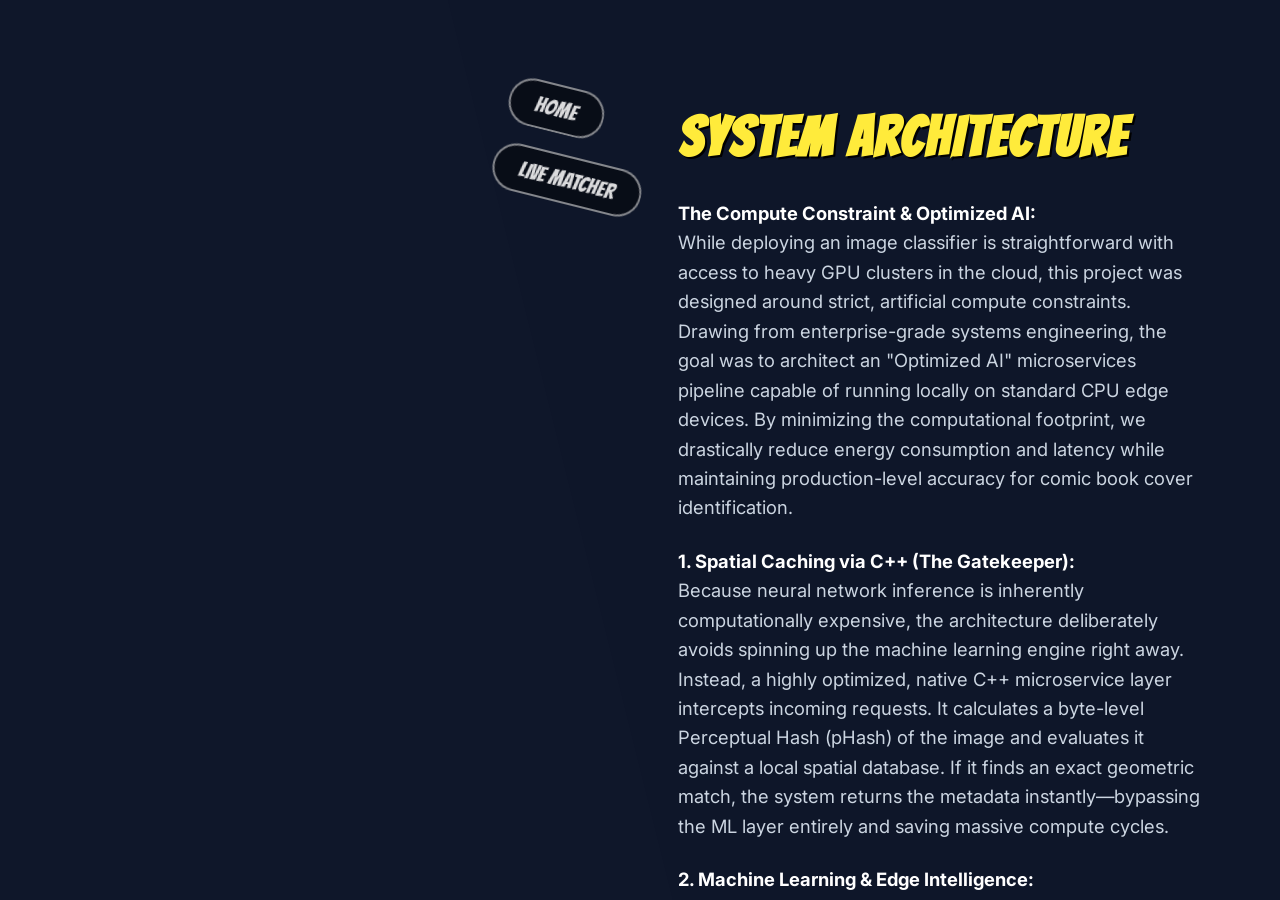
==== frontend/about.html @ 001aec11 "More tweaks to about.html" ====
<!DOCTYPE html>
<html lang="en">
<head>
  <meta charset="UTF-8" />
  <meta name="viewport" content="width=device-width, initial-scale=1.0">
  <title>OpticHash | Architecture</title>
  <link rel="icon" href="data:image/svg+xml,<svg xmlns=%22http://www.w3.org/2000/svg%22 viewBox=%220 0 100 100%22><text y=%22.9em%22 font-size=%2245%22>🦹</text></svg>">
  <link rel="stylesheet" href="assets/css/styles.css">
</head>
<body>
  <div class="subpage-bg"></div>

  <nav class="nav-angled nav-right">
    <a href="index.html">Home</a>
    <a href="recommender.html">Live Matcher</a>
  </nav>

  <div class="shader-panel panel-right">
    <div class="content-area">
      <h1>SYSTEM ARCHITECTURE</h1>
      
      <p class="architectural-detail" style="margin-top: 2rem;">
        <strong>The Compute Constraint & Optimized AI:</strong><br>
        While deploying an image classifier is straightforward with access to heavy GPU clusters in the cloud, this project was designed around strict, artificial compute constraints. Drawing from enterprise-grade systems engineering, the goal was to architect an "Optimized AI" microservices pipeline capable of running locally on standard CPU edge devices. By minimizing the computational footprint, we drastically reduce energy consumption and latency while maintaining production-level accuracy for comic book cover identification.
      </p>

      <p class="architectural-detail" style="margin-top: 1.5rem;">
        <strong>1. Spatial Caching via C++ (The Gatekeeper):</strong><br>
        Because neural network inference is inherently computationally expensive, the architecture deliberately avoids spinning up the machine learning engine right away. Instead, a highly optimized, native C++ microservice layer intercepts incoming requests. It calculates a byte-level Perceptual Hash (pHash) of the image and evaluates it against a local spatial database. If it finds an exact geometric match, the system returns the metadata instantly—bypassing the ML layer entirely and saving massive compute cycles.
      </p>

      <p class="architectural-detail" style="margin-top: 1.5rem;">
        <strong>2. Machine Learning & Edge Intelligence:</strong><br>
        When a cache miss occurs, the system triggers the Machine Learning pipeline. The payload is forwarded to a Python FastAPI endpoint running a PyTorch vision model. To strictly maintain optimization, the system utilizes a lightweight <i>MobileNetV3</i> backbone. By aggressively pruning weights and applying INT8 Dynamic Quantization (compressing 32-bit floating-point parameters down to highly efficient 8-bit integers), the model achieves near-instant inference with significantly reduced memory utilization and power draw.
      </p>
    </div>
  </div>

</body>
</html>
---- frontend/assets/css/styles.css ----
@import url('https://fonts.googleapis.com/css2?family=Bangers&family=Inter:wght@400;600;800&display=swap');

* {
    box-sizing: border-box; 
}

body, html {
    margin: 0;
    padding: 0;
    width: 100%;
    height: 100%;
    font-family: 'Inter', sans-serif;
    overflow-x: hidden;
    background-color: transparent; 
}

h1, h2, h3 {
    font-family: "Bangers", sans-serif;
    letter-spacing: 2px;
    margin: 0;
}

/* ====== HOMEPAGE ====== */
.homepage-bg {
    background-color: #0f172a; 
    background-image: url('../images/wallpaper_for_home.jpg'); 
    background-size: cover;
    background-position: center;
    filter: blur(5px);
    position: fixed; 
    top: 0;
    left: 0;
    width: 100%;
    height: 100%;
    z-index: -1;
}

.home-container {
    width: 100vw;
    height: 100vh;
    display: flex;
    flex-direction: column;
    align-items: center;
    justify-content: center;
    color: white;
    position: relative;
    z-index: 1;
}

.home-title {
    font-size: 6rem;
    text-shadow: 4px 4px 0px rgba(0,0,0,0.8), -2px -2px 0px rgba(0,0,0,0.8);
    margin-bottom: 2rem;
    color: #fff;
    text-align: center;
}

.home-buttons {
    display: flex;
    gap: 2rem;
}

.btn {
    font-family: "Bangers", sans-serif;
    font-size: 2.2rem;
    color: white;
    text-decoration: none;
    padding: 1rem 3rem;
    background-color: rgba(0,0,0,0.6);
    border: 3px solid white;
    border-radius: 8px;
    transition: all 0.3s ease;
    text-align: center;
}

.btn:hover {
    background-color: #ffeb3b;
    border-color: #ffeb3b;
    color: black;
    transform: translateY(-5px);
}

/* ====== SUBPAGE BACKGROUND ====== */
.subpage-bg {
    background-color: #0f172a; 
    background-image: url('../images/wallpaper_for_home.jpg'); 
    background-size: cover;
    background-position: center;
    background-attachment: fixed;
    position: fixed;
    top: 0;
    left: 0;
    width: 100%;
    height: 100%;
    z-index: -2;
}

/* ====== THE SLIDING SHADER PANELS ====== */
.shader-panel {
    position: fixed;
    top: 0;
    height: 100vh;
    width: 65vw;
    color: white;
    display: flex;
    flex-direction: column;
    justify-content: flex-start;
    overflow-y: auto;
    z-index: 10;
    box-shadow: 0 0 50px rgba(0,0,0,0.9);
}

.content-area {
    margin-top: 12vh; 
    padding-bottom: 15vh; 
}

.panel-left {
    left: 0;
    clip-path: polygon(0 0, 100% 0, calc(100% - 25vh) 100%, 0 100%);
    animation: slideInLeft 0.5s cubic-bezier(0.16, 1, 0.3, 1) forwards;
    padding: 0 18vw 0 6vw; 
    background-color: rgba(15, 23, 42, 0.95);
}

.panel-right {
    right: 0;
    clip-path: polygon(0 0, 100% 0, 100% 100%, 25vh 100%);
    animation: slideInRight 0.5s cubic-bezier(0.16, 1, 0.3, 1) forwards;
    padding: 0 6vw 0 18vw; 
    background-color: rgba(15, 23, 42, 0.95);
}

@keyframes slideInLeft {
    from { transform: translateX(-100%); }
    to { transform: translateX(0); }
}

@keyframes slideInRight {
    from { transform: translateX(100%); }
    to { transform: translateX(0); }
}

/* ====== ANGLED NAVIGATION (DESKTOP) ====== */
.nav-angled {
    position: fixed;
    top: 10vh; 
    display: flex;
    flex-direction: column;
    gap: 1.2rem;
    z-index: 20;
}

.nav-angled a {
    pointer-events: all;
    font-family: "Bangers", sans-serif;
    color: rgba(255, 255, 255, 0.85);
    font-size: 1.4rem; 
    text-decoration: none;
    transition: all 0.2s ease;
    text-transform: uppercase;
    border: 2px solid rgba(255, 255, 255, 0.5);
    border-radius: 30px;
    padding: 10px 25px;
    background: rgba(0, 0, 0, 0.45);
    backdrop-filter: blur(4px);
    white-space: nowrap;
}

.nav-angled a:hover {
    color: #ffeb3b;
    border-color: #ffeb3b;
    background: rgba(255, 235, 59, 0.15);
    transform: scale(1.05);
}

.nav-left {
    left: auto !important; 
    right: 39vw; 
    transform: rotate(-14deg); 
    align-items: flex-end; 
}

.nav-right {
    right: auto !important; 
    left: 39vw; 
    transform: rotate(14deg); 
    align-items: flex-start; 
}

/* ====== INNER CONTENT STYLING ====== */
.content-area h1 {
    font-size: 3.5rem; 
    margin-bottom: 1.5rem;
    color: #ffeb3b;
    text-shadow: 2px 2px 0px #000;
}

.architectural-detail {
    font-size: 1.15rem;
    line-height: 1.6;
    color: #cbd5e1;
    max-width: 100%;
    text-align: left; 
}

.architectural-detail strong {
    color: white;
}

.scanner-container {
    border: 2px dashed rgba(255, 255, 255, 0.3);
    background: rgba(0, 0, 0, 0.4);
    border-radius: 12px;
    padding: 2rem;
    margin-top: 1.5rem;
    max-width: 450px;
    
    /* 1. The Flexbox Centering Magic */
    display: flex;
    flex-direction: column;
    align-items: center;
    justify-content: center;
    
    /* 2. Give the box some physical height so it isn't flat */
    min-height: 250px; 
    gap: 2rem; /* Adds space between the buttons and the preview text */
}

.scanner-buttons {
    display: flex;
    gap: 1.5rem; /* Space between the two buttons */
    flex-wrap: wrap; /* Prevents them from squishing on tiny screens */
    justify-content: center;
}

.upload-btn {
    display: inline-flex;
    align-items: center;
    justify-content: center;
    background: #ffeb3b;
    color: black;
    font-family: "Bangers", sans-serif;
    font-size: 1.4rem;
    padding: 10px 20px;
    border-radius: 5px;
    cursor: pointer;
    transition: all 0.2s;
}

/* Hides the camera button on desktop/laptops */
.mobile-camera-only {
    display: none !important; 
}

.upload-btn:hover {
    background: white;
    transform: scale(1.05); /* Slight pop effect on hover */
}

.preview-text {
    color: rgba(255, 255, 255, 0.5);
    font-size: 1rem;
    margin: 0;
}

.upload-btn:hover {
    background: white;
}

/* ====== MOBILE OVERRIDE ====== */
@media (max-width: 500px) {
    .home-title { font-size: 4rem; }
    
    .shader-panel { 
        width: 100vw; 
        clip-path: none; 
        padding: 100px 20px 40px 20px; 
    }
    
    .nav-angled { 
        /* Drops the buttons perfectly into the 100px padding gap at the top */
        top: 30px !important; 
        flex-direction: row; 
        justify-content: center; 
        width: 100%; 
        left: 0 !important; 
        right: 0 !important; 
        transform: none !important; 
        z-index: 100 !important; /* Bulletproofs the layering over the shader panel */
    }
    
    .nav-left, .nav-right { 
        /* Only kills the desktop rotation, keeps the fixed position intact */
        transform: none !important; 
    }
    
    .content-area { padding: 0; margin: 0; }
    .content-area h1 { font-size: 2.5rem; }
    .architectural-detail { text-align: left; font-size: 1rem; }
    .home-buttons { flex-direction: column; width: 90%; }
    .btn { width: 100%; text-align: center; box-sizing: border-box; }
    
    /* Un-hides the camera button on mobile */
    .mobile-camera-only { display: inline-flex !important; }
}
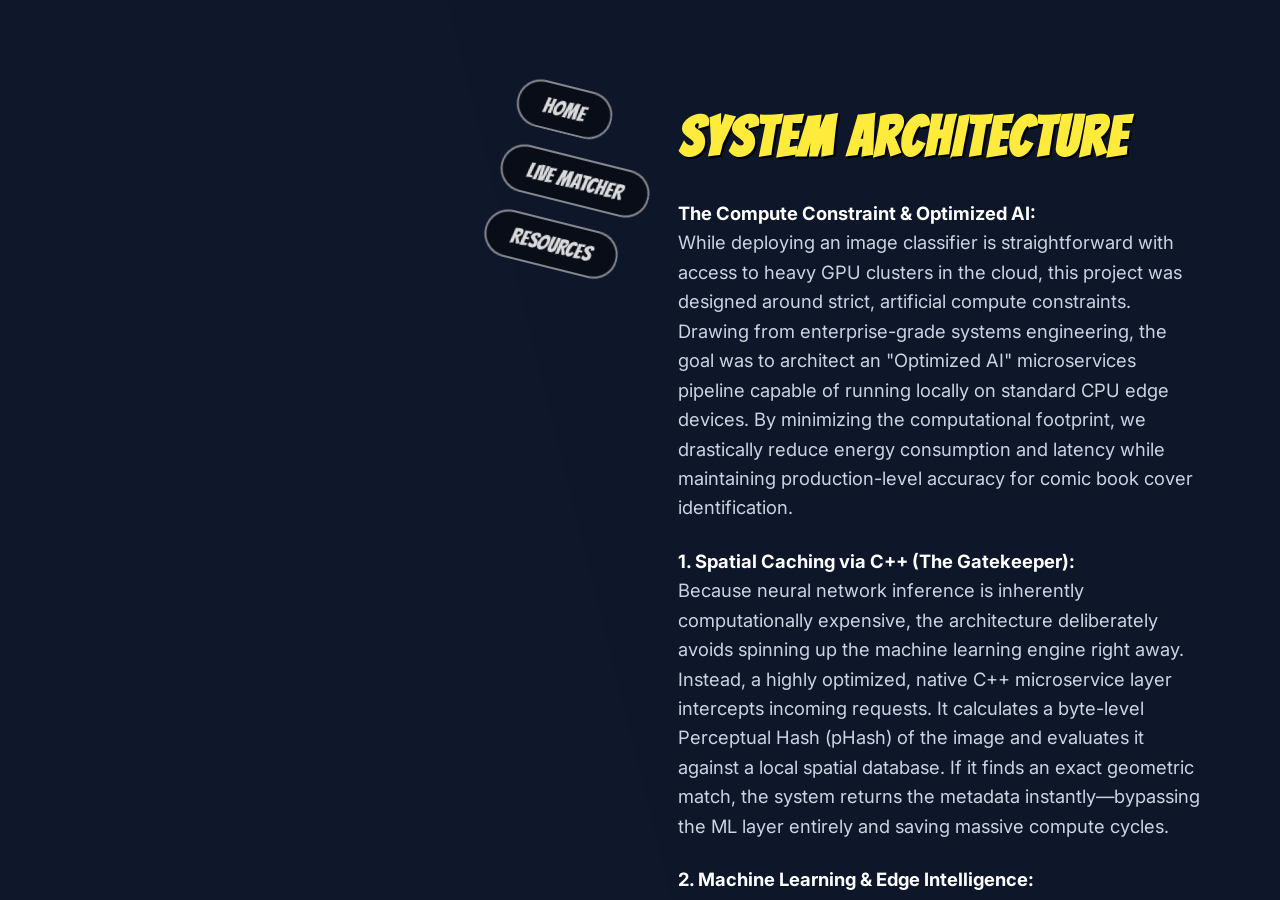
==== commit 47bda8c3: "Added new page to vercel deployment" ====
--- a/frontend/about.html
+++ b/frontend/about.html
@@ -12,7 +12,8 @@
 
   <nav class="nav-angled nav-right">
     <a href="index.html">Home</a>
-    <a href="recommender.html">Live Matcher</a>
+    <a href="analyzer.html">Live Matcher</a>
+    <a href="resources.html" class="btn">Resources</a>
   </nav>
 
   <div class="shader-panel panel-right">
@@ -33,6 +34,14 @@
         <strong>2. Machine Learning & Edge Intelligence:</strong><br>
         When a cache miss occurs, the system triggers the Machine Learning pipeline. The payload is forwarded to a Python FastAPI endpoint running a PyTorch vision model. To strictly maintain optimization, the system utilizes a lightweight <i>MobileNetV3</i> backbone. By aggressively pruning weights and applying INT8 Dynamic Quantization (compressing 32-bit floating-point parameters down to highly efficient 8-bit integers), the model achieves near-instant inference with significantly reduced memory utilization and power draw.
       </p>
+
+      <div class="credits-block" style="margin-top: 3rem; padding-top: 1.5rem; border-top: 1px solid #333;">
+        <h3 style="color: #FFD700; font-size: 1.1em; text-transform: uppercase;">Project Credits</h3>
+        <p style="color: #ccc; font-size: 0.95em; line-height: 1.6;">
+          Special thanks to <strong>Aidan P.</strong> and <strong>Decagon</strong> for their invaluable contributions to dataset engineering, edge-case testing protocols, and frontend web deployment.
+        </p>
+      </div>
+
     </div>
   </div>
 
--- a/frontend/assets/css/styles.css
+++ b/frontend/assets/css/styles.css
@@ -268,6 +268,35 @@
     background: white;
 }
 
+/* Centered Navigation for Resources Page */
+.nav-center {
+    justify-content: center;
+    left: 0;
+    right: 0;
+}
+
+/* Center Trapezoid Shader Panel */
+.panel-trapezoid {
+    position: absolute;
+    bottom: 0;
+    left: 50%;
+    transform: translateX(-50%);
+    width: 65vw;
+    height: 85vh;
+    background: rgba(10, 10, 10, 0.90);
+    /* Creates the upward-facing trapezoid shape */
+    clip-path: polygon(20% 0%, 80% 0%, 100% 100%, 0% 100%);
+    display: flex;
+    justify-content: center;
+    align-items: flex-start;
+    padding-top: 80px;
+}
+
+/* Ensure content stays within the narrow top of the trapezoid */
+.panel-trapezoid .content-area {
+    max-width: 70%;
+    text-align: center;
+}
 /* ====== MOBILE OVERRIDE ====== */
 @media (max-width: 500px) {
     .home-title { font-size: 4rem; }
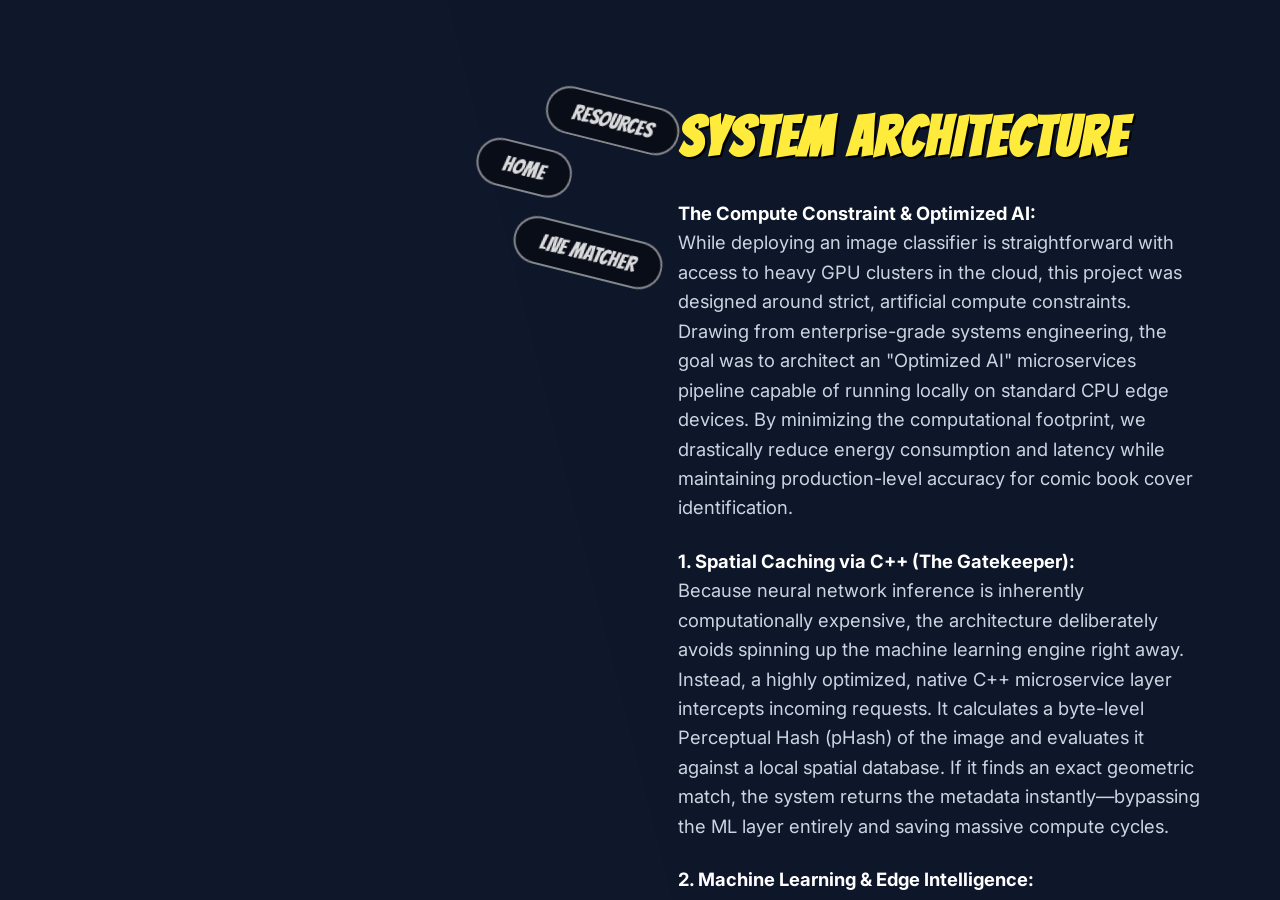
==== commit b50fa688: "Major structural changes for website" ====
--- a/frontend/about.html
+++ b/frontend/about.html
@@ -11,9 +11,9 @@
   <div class="subpage-bg"></div>
 
   <nav class="nav-angled nav-right">
+    <a href="resources.html">Resources</a>
     <a href="index.html">Home</a>
     <a href="analyzer.html">Live Matcher</a>
-    <a href="resources.html" class="btn">Resources</a>
   </nav>
 
   <div class="shader-panel panel-right">
--- a/frontend/assets/css/styles.css
+++ b/frontend/assets/css/styles.css
@@ -176,17 +176,23 @@
 
 .nav-left {
     left: auto !important; 
-    right: 39vw; 
+    right: 37vw; 
     transform: rotate(-14deg); 
-    align-items: flex-end; 
+    align-items: flex-end;
 }
 
 .nav-right {
     right: auto !important; 
-    left: 39vw; 
+    left: 37vw; 
     transform: rotate(14deg); 
-    align-items: flex-start; 
-}
+    align-items: flex-start;
+}
+
+/* Nudge buttons 1 & 3 outward; button 2 (Home) sets the inner edge */
+.nav-left a:nth-child(1) { margin-right: 55px; }
+.nav-left a:nth-child(3) { margin-right: 55px; }
+.nav-right a:nth-child(1) { margin-left: 55px; }
+.nav-right a:nth-child(3) { margin-left: 55px; }
 
 /* ====== INNER CONTENT STYLING ====== */
 .content-area h1 {
@@ -215,22 +221,18 @@
     padding: 2rem;
     margin-top: 1.5rem;
     max-width: 450px;
-    
-    /* 1. The Flexbox Centering Magic */
     display: flex;
     flex-direction: column;
     align-items: center;
     justify-content: center;
-    
-    /* 2. Give the box some physical height so it isn't flat */
     min-height: 250px; 
-    gap: 2rem; /* Adds space between the buttons and the preview text */
+    gap: 2rem; 
 }
 
 .scanner-buttons {
     display: flex;
-    gap: 1.5rem; /* Space between the two buttons */
-    flex-wrap: wrap; /* Prevents them from squishing on tiny screens */
+    gap: 1.5rem; 
+    flex-wrap: wrap; 
     justify-content: center;
 }
 
@@ -246,16 +248,16 @@
     border-radius: 5px;
     cursor: pointer;
     transition: all 0.2s;
-}
-
-/* Hides the camera button on desktop/laptops */
+    text-decoration: none;
+}
+
+.upload-btn:hover {
+    background: white;
+    transform: scale(1.05); 
+}
+
 .mobile-camera-only {
     display: none !important; 
-}
-
-.upload-btn:hover {
-    background: white;
-    transform: scale(1.05); /* Slight pop effect on hover */
 }
 
 .preview-text {
@@ -264,72 +266,97 @@
     margin: 0;
 }
 
-.upload-btn:hover {
-    background: white;
-}
-
-/* Centered Navigation for Resources Page */
 .nav-center {
-    justify-content: center;
-    left: 0;
-    right: 0;
+    flex-direction: row !important;
+    transform: none !important;
+    top: 4vh !important;
+    left: 0 !important;
+    right: 0 !important;
+    justify-content: center;
+    width: 100%;
+    z-index: 20; /* Ensures nav stays visible above the fullscreen trapezoid */
 }
 
 /* Center Trapezoid Shader Panel */
 .panel-trapezoid {
-    position: absolute;
+    position: fixed;
+    top: 0 !important; /* Anchors to the absolute top of the screen */
     bottom: 0;
-    left: 50%;
-    transform: translateX(-50%);
-    width: 65vw;
-    height: 85vh;
-    background: rgba(10, 10, 10, 0.90);
-    /* Creates the upward-facing trapezoid shape */
-    clip-path: polygon(20% 0%, 80% 0%, 100% 100%, 0% 100%);
-    display: flex;
-    justify-content: center;
-    align-items: flex-start;
-    padding-top: 80px;
-}
-
-/* Ensure content stays within the narrow top of the trapezoid */
+    left: 0; 
+    transform: none; 
+    width: 100vw; 
+    height: 100vh; /* Stretches the full height of the monitor */
+    background: rgba(15, 23, 42, 0.95);
+    clip-path: polygon(15% 0%, 85% 0%, 100% 100%, 0% 100%);
+    display: flex;
+    align-items: flex-start; /* Top-align content */
+    justify-content: center;
+    padding: 0 !important;
+    padding-top: 13vh !important; /* Clear the nav bar */
+    z-index: 10;
+    overflow: hidden;
+}
+
+/* The inner content */
 .panel-trapezoid .content-area {
-    max-width: 70%;
+    width: 100%;
+    max-width: 60%; 
+    height: 80vh;
+    display: flex;
+    flex-direction: column;
+    align-items: center;
+    justify-content: flex-start;
+    margin-top: 0;
+    padding: 0;
     text-align: center;
-}
+    overflow-y: auto;
+}
+
 /* ====== MOBILE OVERRIDE ====== */
 @media (max-width: 500px) {
     .home-title { font-size: 4rem; }
-    
-    .shader-panel { 
+    .nav-left a:nth-child(1), .nav-right a:nth-child(1),
+    .nav-left a:nth-child(3), .nav-right a:nth-child(3) { position: static !important; }
+    .shader-panel, .panel-trapezoid { 
         width: 100vw; 
+        height: 100vh;
         clip-path: none; 
-        padding: 100px 20px 40px 20px; 
+        padding: 120px 20px 40px 20px !important; 
+        overflow-y: auto !important; 
+        display: block !important; /* Turns off centering on mobile so it can scroll normally */
     }
     
     .nav-angled { 
-        /* Drops the buttons perfectly into the 100px padding gap at the top */
         top: 30px !important; 
-        flex-direction: row; 
+        flex-direction: row !important; 
         justify-content: center; 
+        flex-wrap: wrap;
         width: 100%; 
         left: 0 !important; 
         right: 0 !important; 
         transform: none !important; 
-        z-index: 100 !important; /* Bulletproofs the layering over the shader panel */
+        z-index: 100 !important; 
     }
     
     .nav-left, .nav-right { 
-        /* Only kills the desktop rotation, keeps the fixed position intact */
         transform: none !important; 
     }
+
+    /* Remove the stagger on mobile since they are horizontal */
+    .nav-left a:nth-child(3), .nav-right a:nth-child(3) { margin: 0; }
     
-    .content-area { padding: 0; margin: 0; }
+    .content-area, .panel-trapezoid .content-area { 
+        padding: 0; 
+        margin: 0; 
+        max-width: 100%;
+        height: auto;
+        display: block; /* Reverts flex layout for mobile */
+        overflow-y: visible; 
+    }
     .content-area h1 { font-size: 2.5rem; }
     .architectural-detail { text-align: left; font-size: 1rem; }
     .home-buttons { flex-direction: column; width: 90%; }
     .btn { width: 100%; text-align: center; box-sizing: border-box; }
     
-    /* Un-hides the camera button on mobile */
     .mobile-camera-only { display: inline-flex !important; }
 }
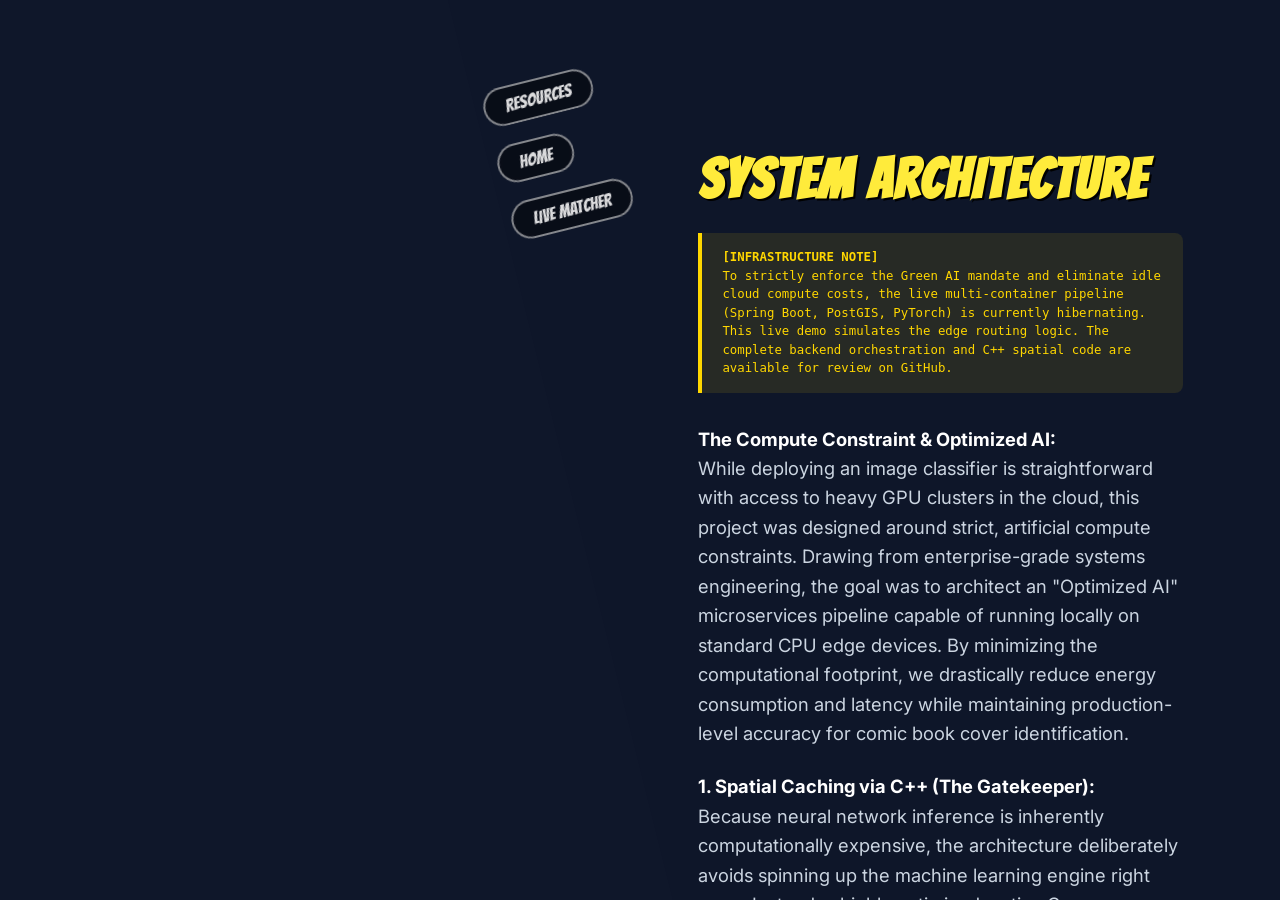
==== commit 471cd703: "Accounting for reduced cloud functionality with architectural and structural pivot" ====
--- a/frontend/about.html
+++ b/frontend/about.html
@@ -17,9 +17,14 @@
   </nav>
 
   <div class="shader-panel panel-right">
-    <div class="content-area">
+    <div class="content-area" style="margin-top: 150px;">
       <h1>SYSTEM ARCHITECTURE</h1>
-      
+      <div style="background: rgba(255, 215, 0, 0.1); border-left: 4px solid #FFD700; padding: 15px 20px; margin-top: 20px; margin-bottom: 30px; border-radius: 0 8px 8px 0;">
+        <p style="color: #FFD700; font-size: 0.95em; margin: 0; line-height: 1.5; font-family: monospace;">
+        <strong>[INFRASTRUCTURE NOTE]</strong><br>
+          To strictly enforce the Green AI mandate and eliminate idle cloud compute costs, the live multi-container pipeline (Spring Boot, PostGIS, PyTorch) is currently hibernating. This live demo simulates the edge routing logic. The complete backend orchestration and C++ spatial code are available for review on GitHub.
+        </p>
+      </div>
       <p class="architectural-detail" style="margin-top: 2rem;">
         <strong>The Compute Constraint & Optimized AI:</strong><br>
         While deploying an image classifier is straightforward with access to heavy GPU clusters in the cloud, this project was designed around strict, artificial compute constraints. Drawing from enterprise-grade systems engineering, the goal was to architect an "Optimized AI" microservices pipeline capable of running locally on standard CPU edge devices. By minimizing the computational footprint, we drastically reduce energy consumption and latency while maintaining production-level accuracy for comic book cover identification.
--- a/frontend/assets/css/styles.css
+++ b/frontend/assets/css/styles.css
@@ -8,7 +8,7 @@
     margin: 0;
     padding: 0;
     width: 100%;
-    height: 100%;
+    min-height: 100vh; /* Fixed scroll lock */
     font-family: 'Inter', sans-serif;
     overflow-x: hidden;
     background-color: transparent; 
@@ -42,6 +42,7 @@
     flex-direction: column;
     align-items: center;
     justify-content: center;
+    padding-top: 15vh;
     color: white;
     position: relative;
     z-index: 1;
@@ -97,7 +98,7 @@
 
 /* ====== THE SLIDING SHADER PANELS ====== */
 .shader-panel {
-    position: fixed;
+    position: absolute;
     top: 0;
     height: 100vh;
     width: 65vw;
@@ -111,8 +112,10 @@
 }
 
 .content-area {
-    margin-top: 12vh; 
-    padding-bottom: 15vh; 
+    margin-top: 160px; /* Pushes content down below nav */
+    padding-bottom: 50px;
+    padding-left: 20px;
+    padding-right: 20px;
 }
 
 .panel-left {
@@ -155,13 +158,13 @@
     pointer-events: all;
     font-family: "Bangers", sans-serif;
     color: rgba(255, 255, 255, 0.85);
-    font-size: 1.4rem; 
+    font-size: 1.1rem; 
     text-decoration: none;
     transition: all 0.2s ease;
     text-transform: uppercase;
     border: 2px solid rgba(255, 255, 255, 0.5);
     border-radius: 30px;
-    padding: 10px 25px;
+    padding: 8px 20px;
     background: rgba(0, 0, 0, 0.45);
     backdrop-filter: blur(4px);
     white-space: nowrap;
@@ -175,24 +178,20 @@
 }
 
 .nav-left {
-    left: auto !important; 
-    right: 37vw; 
-    transform: rotate(-14deg); 
+    left: auto !important;
+    right: calc(35vw + 50px);
+    transform-origin: right center;
+    transform: rotate(14deg);
     align-items: flex-end;
 }
 
 .nav-right {
-    right: auto !important; 
-    left: 37vw; 
-    transform: rotate(14deg); 
+    right: auto !important;
+    left: calc(35vw + 50px);
+    transform-origin: left center;
+    transform: rotate(-14deg);
     align-items: flex-start;
 }
-
-/* Nudge buttons 1 & 3 outward; button 2 (Home) sets the inner edge */
-.nav-left a:nth-child(1) { margin-right: 55px; }
-.nav-left a:nth-child(3) { margin-right: 55px; }
-.nav-right a:nth-child(1) { margin-left: 55px; }
-.nav-right a:nth-child(3) { margin-left: 55px; }
 
 /* ====== INNER CONTENT STYLING ====== */
 .content-area h1 {
@@ -274,89 +273,90 @@
     right: 0 !important;
     justify-content: center;
     width: 100%;
-    z-index: 20; /* Ensures nav stays visible above the fullscreen trapezoid */
-}
-
-/* Center Trapezoid Shader Panel */
-.panel-trapezoid {
-    position: fixed;
-    top: 0 !important; /* Anchors to the absolute top of the screen */
-    bottom: 0;
+    z-index: 20; 
+}
+
+.panel-full {
+    position: absolute;
+    top: 0 !important;
     left: 0; 
     transform: none; 
     width: 100vw; 
-    height: 100vh; /* Stretches the full height of the monitor */
+    min-height: 100vh;
+    height: auto;
     background: rgba(15, 23, 42, 0.95);
-    clip-path: polygon(15% 0%, 85% 0%, 100% 100%, 0% 100%);
-    display: flex;
-    align-items: flex-start; /* Top-align content */
-    justify-content: center;
-    padding: 0 !important;
-    padding-top: 13vh !important; /* Clear the nav bar */
+    display: flex;
+    align-items: flex-start;
+    justify-content: center;
+    padding: 0 4vw !important; 
     z-index: 10;
-    overflow: hidden;
-}
-
-/* The inner content */
-.panel-trapezoid .content-area {
-    width: 100%;
-    max-width: 60%; 
-    height: 80vh;
+    overflow: visible;
+}
+
+.panel-full .content-area {
+    width: 100%;
+    max-width: 1200px; 
     display: flex;
     flex-direction: column;
     align-items: center;
     justify-content: flex-start;
-    margin-top: 0;
-    padding: 0;
+    margin-top: 140px; 
+    padding-bottom: 10vh;
     text-align: center;
-    overflow-y: auto;
-}
-
-/* ====== MOBILE OVERRIDE ====== */
-@media (max-width: 500px) {
-    .home-title { font-size: 4rem; }
-    .nav-left a:nth-child(1), .nav-right a:nth-child(1),
-    .nav-left a:nth-child(3), .nav-right a:nth-child(3) { position: static !important; }
-    .shader-panel, .panel-trapezoid { 
-        width: 100vw; 
-        height: 100vh;
-        clip-path: none; 
-        padding: 120px 20px 40px 20px !important; 
-        overflow-y: auto !important; 
-        display: block !important; /* Turns off centering on mobile so it can scroll normally */
+    overflow: visible;
+}
+
+/* ====== STRICTLY MOBILE OVERRIDES (LEAVES DESKTOP EXACTLY AS IS) ====== */
+@media (max-width: 768px) {
+    
+    /* 1. Break the Screen Lock for Mobile Scrolling */
+    .shader-panel, .panel-full, .panel-left, .panel-right { 
+        position: absolute !important; 
+        top: 0 !important;     
+        left: 0 !important;
+        bottom:auto !important;
+        height: auto !important; 
+        min-height: 100vh !important; 
+        width: 100vw !important;
+        clip-path: none !important; 
+        padding: 0 20px 40px 20px !important; 
+        overflow: visible !important; 
+        display: block !important;
     }
-    
+
+    /* 2. Fix the Mobile Nav Layout */
     .nav-angled { 
-        top: 30px !important; 
+        position: absolute !important;
+        top: 25px !important; 
         flex-direction: row !important; 
-        justify-content: center; 
-        flex-wrap: wrap;
-        width: 100%; 
+        justify-content: center !important; 
+        flex-wrap: wrap !important;
+        width: 100% !important; 
         left: 0 !important; 
         right: 0 !important; 
         transform: none !important; 
         z-index: 100 !important; 
     }
+    .nav-angled a { transform: none !important; margin: 5px !important; }
+
+    /* 3. Override the 400px Desktop HTML Margin Safely */
+    .content-area, .panel-full .content-area { 
+        margin-top: 140px !important; /* Safe padding below the mobile nav */
+        padding-top: 0 !important; 
+        display: block !important; 
+    }
     
-    .nav-left, .nav-right { 
-        transform: none !important; 
+    .content-area h1 { 
+        font-size: 2.2rem !important; 
+        margin-top: 0 !important; /* <--- THIS KILLS THE 400px INLINE BUG ON MOBILE ONLY */
+        margin-bottom: 20px !important;
     }
 
-    /* Remove the stagger on mobile since they are horizontal */
-    .nav-left a:nth-child(3), .nav-right a:nth-child(3) { margin: 0; }
-    
-    .content-area, .panel-trapezoid .content-area { 
-        padding: 0; 
-        margin: 0; 
-        max-width: 100%;
-        height: auto;
-        display: block; /* Reverts flex layout for mobile */
-        overflow-y: visible; 
-    }
-    .content-area h1 { font-size: 2.5rem; }
-    .architectural-detail { text-align: left; font-size: 1rem; }
-    .home-buttons { flex-direction: column; width: 90%; }
-    .btn { width: 100%; text-align: center; box-sizing: border-box; }
-    
+    /* 4. Fix Homepage & Text Elements */
+    .home-title { font-size: 3.2rem !important; }
+    .home-container { padding-top: 5vh !important; }
+    .architectural-detail { text-align: left !important; font-size: 1rem !important; }
+    .home-buttons { flex-direction: column !important; width: 90% !important; }
+    .btn { width: 100% !important; text-align: center !important; }
     .mobile-camera-only { display: inline-flex !important; }
 }
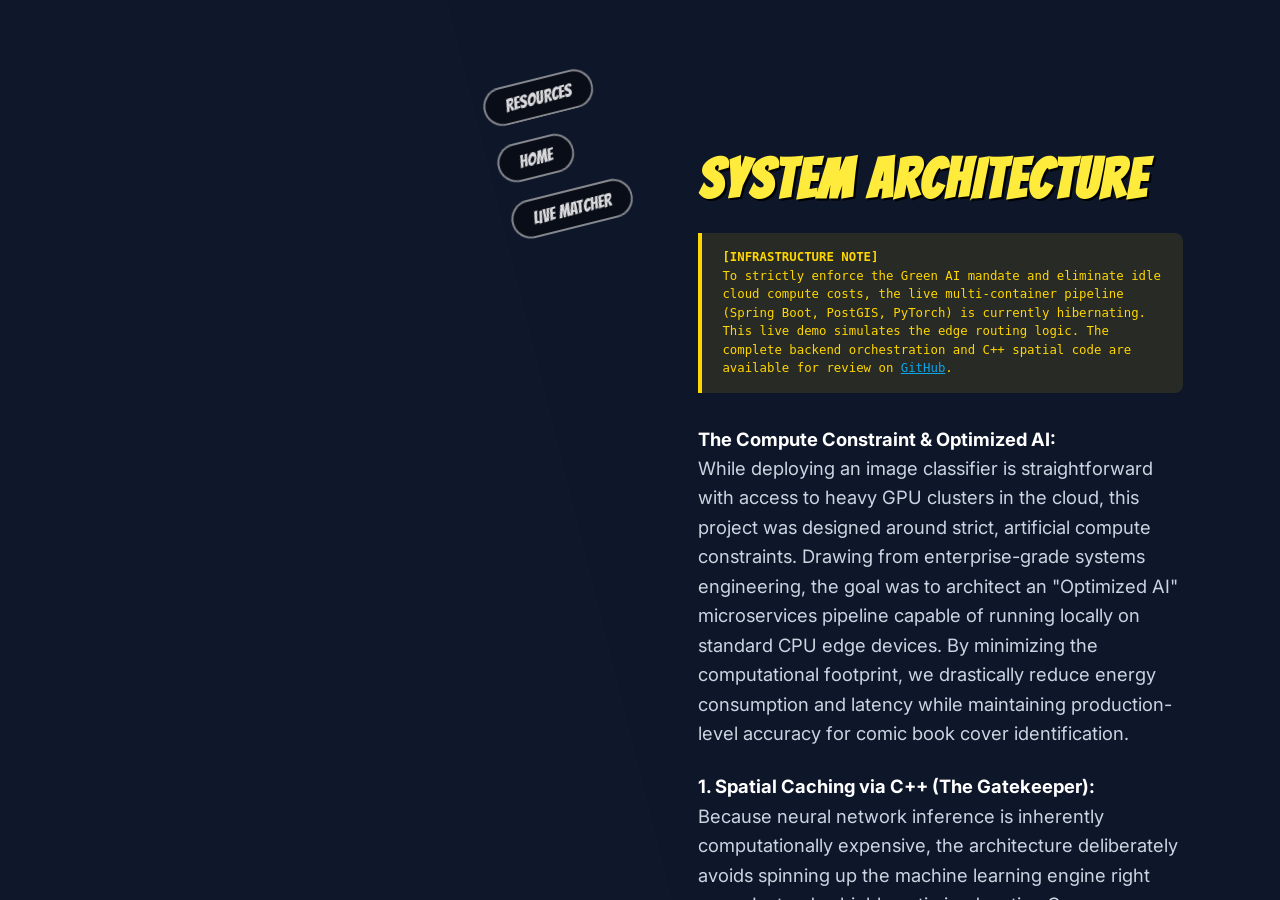
==== commit e2f2e713: "More tweaks to html + added website caching feature" ====
--- a/frontend/about.html
+++ b/frontend/about.html
@@ -21,8 +21,8 @@
       <h1>SYSTEM ARCHITECTURE</h1>
       <div style="background: rgba(255, 215, 0, 0.1); border-left: 4px solid #FFD700; padding: 15px 20px; margin-top: 20px; margin-bottom: 30px; border-radius: 0 8px 8px 0;">
         <p style="color: #FFD700; font-size: 0.95em; margin: 0; line-height: 1.5; font-family: monospace;">
-        <strong>[INFRASTRUCTURE NOTE]</strong><br>
-          To strictly enforce the Green AI mandate and eliminate idle cloud compute costs, the live multi-container pipeline (Spring Boot, PostGIS, PyTorch) is currently hibernating. This live demo simulates the edge routing logic. The complete backend orchestration and C++ spatial code are available for review on GitHub.
+          <strong>[INFRASTRUCTURE NOTE]</strong><br>
+          To strictly enforce the Green AI mandate and eliminate idle cloud compute costs, the live multi-container pipeline (Spring Boot, PostGIS, PyTorch) is currently hibernating. This live demo simulates the edge routing logic. The complete backend orchestration and C++ spatial code are available for review on <a href="https://github.com/ishansinha5/Optichash" target="_blank" style="color: #0ea5e9; text-decoration: underline;">GitHub</a>.
         </p>
       </div>
       <p class="architectural-detail" style="margin-top: 2rem;">
